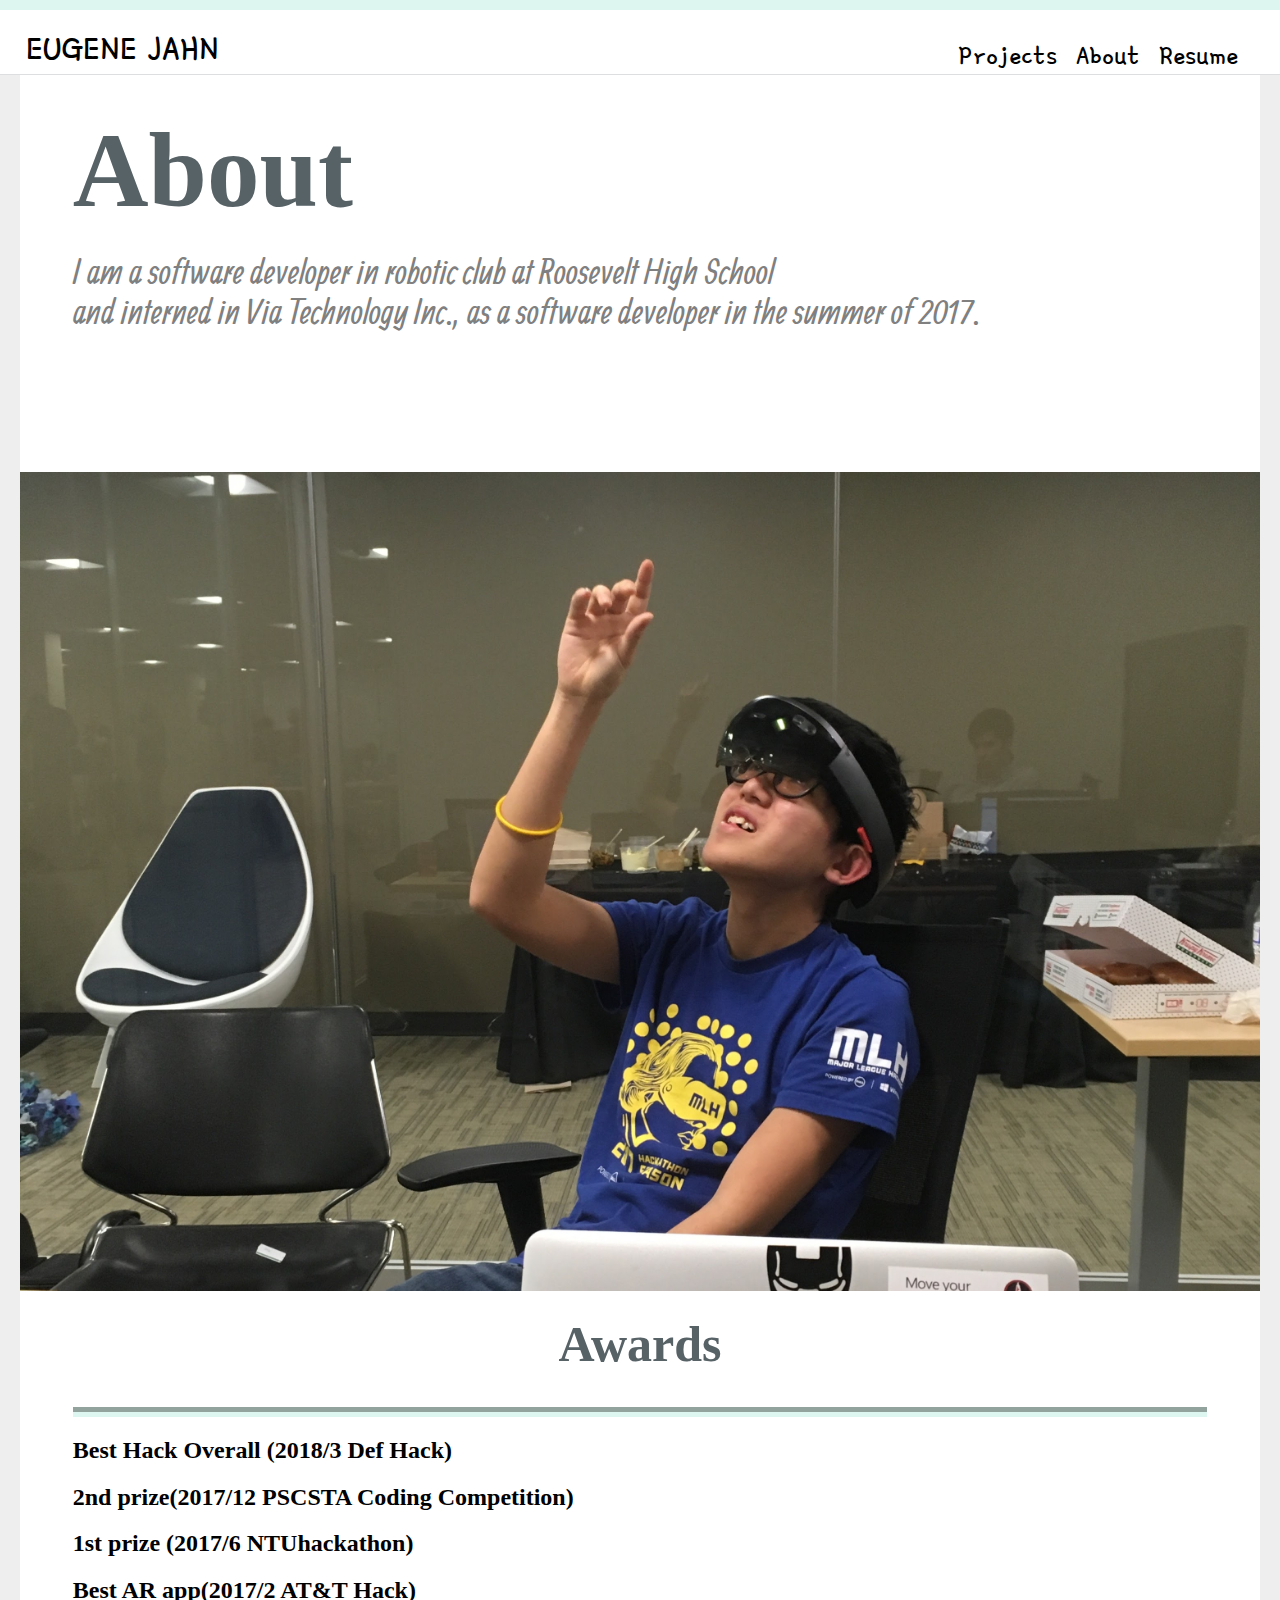
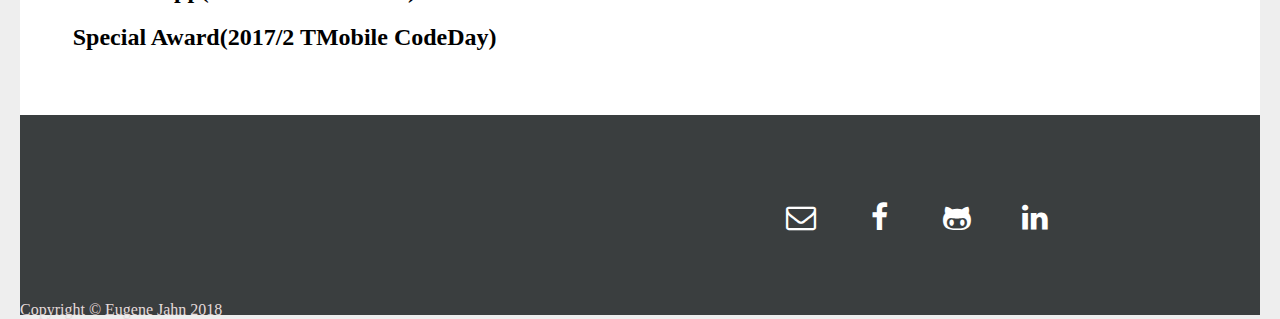
==== about.html @ 6ebce77a "award" ====
<!DOCTYPE html>
<html>
<head>
<title>Page Title</title>
<link href="https://fonts.googleapis.com/css?family=Allan|Caveat|Domine|Gamja+Flower|Source+Sans+Pro:400i" rel="stylesheet">
<link rel="stylesheet" href="https://cdnjs.cloudflare.com/ajax/libs/font-awesome/4.7.0/css/font-awesome.min.css">
<link rel="stylesheet" href="style.css">


</head>
<body>
	<div id = "wrap">
		<nav id = "top">
			<div class = "container">	
				<p>EUGENE JAHN</p>
				<ul>
					<li>
						<a href="https://eugenejahn.github.io">Projects</a>
					</li>
					<li>
						<a href="https://eugenejahn.github.io/about.html">About</a>
					</li>
					<li>
						<a href="https://www.visualcv.com/eugenejahn/pdf">Resume</a>
					</li>
				</ul>	
			</div>
		</nav>
		<section class = "about">
			<h1>About</h1>	
			<p>
				I am a software developer in robotic club at Roosevelt High School
				<br> 
				and interned in Via Technology Inc., as a software developer in the summer of 2017.
			</p>
		</section>
		<img width="100%" max-height = "10%"  src="photo.JPG">

		<section id = "award">
			<h1>Awards</h1>
			<div class = "line"></div>
			<h2>Best Hack Overall (2018/3 Def Hack)</h2>
			<h2>2nd prize(2017/12 PSCSTA Coding Competition)</h2>
			<h2>1st prize (2017/6 NTUhackathon)</h2>
			<h2>Best AR app(2017/2 AT&T Hack)</h2>
			<h2>Special Award(2017/2 TMobile CodeDay)</h2>
		</section>

		<footer>

			<div id = "copyright">
				Copyright © Eugene Jahn 2018
			</div>
			<div id = "icon">
				<a href="mailto:eugenejahnjahn@gmail.com" class="fa fa-envelope-o" ></a>
				<a href="https://www.facebook.com/eugenejahn" class="fa fa-facebook" 	></a>
				<a href="https://github.com/eugenejahn" class="fa fa-github-alt" ></a>
				<a href="https://www.linkedin.com/in/eugene-j/" class="fa fa-linkedin" ></a>
			</div>
		</footer>
	</div>

</body>
</html>
---- style.css ----
body{
	margin-top: 0px;
	background: #eee;
	margin-bottom:0px;
/*	margin-left: 10px;
	margin-right: 10px;*/
}
nav{
	position:fixed;
	width: 100%;
	left: 0;
	right: 0;
	transition: all 0.24s linear;
	z-index: 1000;
	display: inline-block;

}

#top{
	margin-top: 0px;
	width: 100%;
	height: 20%;
}

.container{
	margin:0px;
	background:#fff;
	border-top-style: solid;
	border-top-color: #ddf7f0;
	border-top-width: 10px;
	border-bottom: 1px solid rgba(185, 190, 191, 0.5);
	display: inline-block;
	width: 100%;
}

nav p {
	width:	40%;
	margin:	0px;
	margin-left: 2%;
	margin-top: 1%;
	font-size: 40px;
	display: inline-block;
	font-family: 'Gamja Flower', cursive;
}

nav ul li {
	display: inline-block;
}

li a{
	margin-left: 0%;
	margin-right: 15px;
	font-size: 30px;
	color: black; 
	text-decoration: none;
	font-family: 'Gamja Flower', cursive;

}

li a:hover {
	color: green;
}

nav ul {

	float: right;
	display: block;
	margin:0px;
	margin-top: 2%;
	margin-right: 2.12766%;
	width: 48.93617%;
	text-align: right;
	left: 80%;

}
.intro {
	padding: 120px 0 106px;
	margin-left: 4.25532%;
	margin-right: 4.25532%;
	/*border-bottom: 1px solid rgba(185, 190, 191, 0.5);
	border-bottom-width: 70%;*/
	border-bottom-style: groove;
    border-bottom-color: #ddf7f0;
    border-bottom-width: 10px;
}

.intro h2 {
	/*font-family: "nimbus-sans";*/
	color: #576267;
	font-size: 72px;
	line-height: 1em;
	margin: 0 0 0.22em;
	letter-spacing: -0.03em;
}

.intro p{
	font-weight: 400;
    font-size: 35px;
    font-family: 'Allan', cursive;
    color: grey;
    margin-top: 0px;
}
.about {
	padding: 40px 0 106px;
	margin-left: 4.25532%;
	margin-right: 4.25532%;
	/*border-bottom: 1px solid rgba(185, 190, 191, 0.5);
	border-bottom-width: 70%;*/
}

.about h1{
	font-size: 105px;
	color: #576267;
	margin-bottom: 20px;
	/*font-family: "nimbus-sans";*/
}

.about p{
	font-weight: 400;
    font-size: 35px;
    font-family: 'Allan', cursive;
    color: grey;
    margin-top: 0px;
}


#wrap{
	max-width: 77.5em;
	margin: 0 auto;
	background: #fff;
}

#project{
	height: 1400px;
}

#project h1{
	font-size: 30px;
	display: block;
	text-align: center;
	color: #576267;
}

.column{
	height: 20%;
	width: 100%;
	margin-right: 4.25532%;
}
.content{
	height: 100%;
	width: 45%;
	display: inline-block;
	top:0px;
	vertical-align: top;
	margin-left: 4.25532%;

}
.title{
	text-align: left !important;
	 margin-top: 0px;
}
.video{
	width: 40%;
	height: 100%;
	display: inline-block;
	margin-left: 4.25532%;
}


footer{
	height: 200px;
	background-color: #3a3e3f;
}

#copyright{
	color: #e4dada;
	display: inline-block;
	width: 20%;
	padding-top: 15%;
}

#icon{
	float: right;
	padding-top: 5%;
	width: 40%;
	display: inline-block;
}

#award{
	height: 400px;
}

#award h1{
	margin-top: 20px;
	text-align: center;
	font-size: 50px;
	color: #576267;
}

#award h2{
	margin-left: 4.25532%;
/*	margin-top: 20px;
	text-align: center;
	font-size: 50px;
	color: #576267;*/
}

.line{
	margin-left: 4.25532%;
	margin-right: 4.25532%;
	/*border-bottom: 1px solid rgba(185, 190, 191, 0.5);
	border-bottom-width: 70%;*/
	border-bottom-style: groove;
    border-bottom-color: #ddf7f0;
    border-bottom-width: 10px;
}

/*#icon a{
	display: block;
}*/

/*icon*/

.fa {
  padding: 20px;
  font-size: 30px;
  width: 30px;
  text-align: center;
  text-decoration: none;
  margin: 5px 2px;
  border-radius: 50%;
}

.fa:hover {
    opacity: 0.7;
}

.fa-facebook {
/*  background: #3B5998;
*/  color: white;
}

.fa-google {
/*  background: #dd4b39;
*/  color: white;
}

.fa-linkedin {
/*  background: #007bb5;
*/  color: white;
}
.fa-github-alt{
	color: white;
}
.fa-envelope-o{
	color: white;
}

/* other code from aaron*/

#contest{
/*	position: relative;
*/	height: 1100px;
	/*padding: 100px 0 100px;*/
	/*margin-left: 4.25532%;*/

	border-bottom: 1px solid rgba(185, 190, 191, 0.5);

}
a{
	display: block;
}
#defHack{
	height: 100%;
	width: 65%;
	background-color: #000;
	background-image: url('http://defhacks.io/img/defhacks-logos/defhacks-wordmark-logo-white-green.png');	
	background-size: 90% 90%;
	background-repeat: no-repeat;
	background-position: center;
/*	margin-right: 9%;
*/	display: inline-block;
}

#olami{
	display: inline-block;
	height: 100%;
	width: 33%;
	background-color: #8673c9;
	background-image: url('https://avatars0.githubusercontent.com/u/27720326?s=400&v=4.png');	
	background-size: 90% 90%;
	background-repeat: no-repeat;
	background-position: center;
	margin: 0px;
	
}

#hackNTU{
	display: inline-block;
	height: 100%;
	width: 65%;
	background-color: rgb(159, 255, 101);;
	background-image: url('https://hackntu.github.io/HackingMap/static/img/hackntu-logo.90bac1a.png');	
	background-size: 90% 90%;
	background-repeat: no-repeat;
	background-position: center;
	margin: 0px;
	float: right;
}


#hololen{
	display: inline-block;
	height: 100%;
	width: 33%;
	background-color: #8673c9;
	background-image: url('https://3c1703fe8d.site.internapcdn.net/newman/gfx/news/hires/2015/microsoftint.jpg');	
	background-size: 100% 100%;
	margin: 0px;
	float: right;
}
#codeday{
	height: 100%;
	width: 65%;
	background-color: #000;
	background-image: url('http://www.lifeblue.com/media/blog/codeday_logo.png');	
	background-size: 90% 90%;
	background-repeat: no-repeat;
	background-position: center;
/*	margin-right: 9%;
*/	display: inline-block;
}

#first{
	display: inline-block;
	height: 100%;
	width: 33%;
	background-color: #8673c9;
	background-image: url('http://team4element.com/wp-content/uploads/2013/06/frc-logo@2x.png');	
	background-size: 100% 100%;
	margin: 0px;
	float: right;
}

/*.column{
	height: 30%;
	width: 100%;
}*/

.gap{
	width:100%;
	height: 2.5%;
}
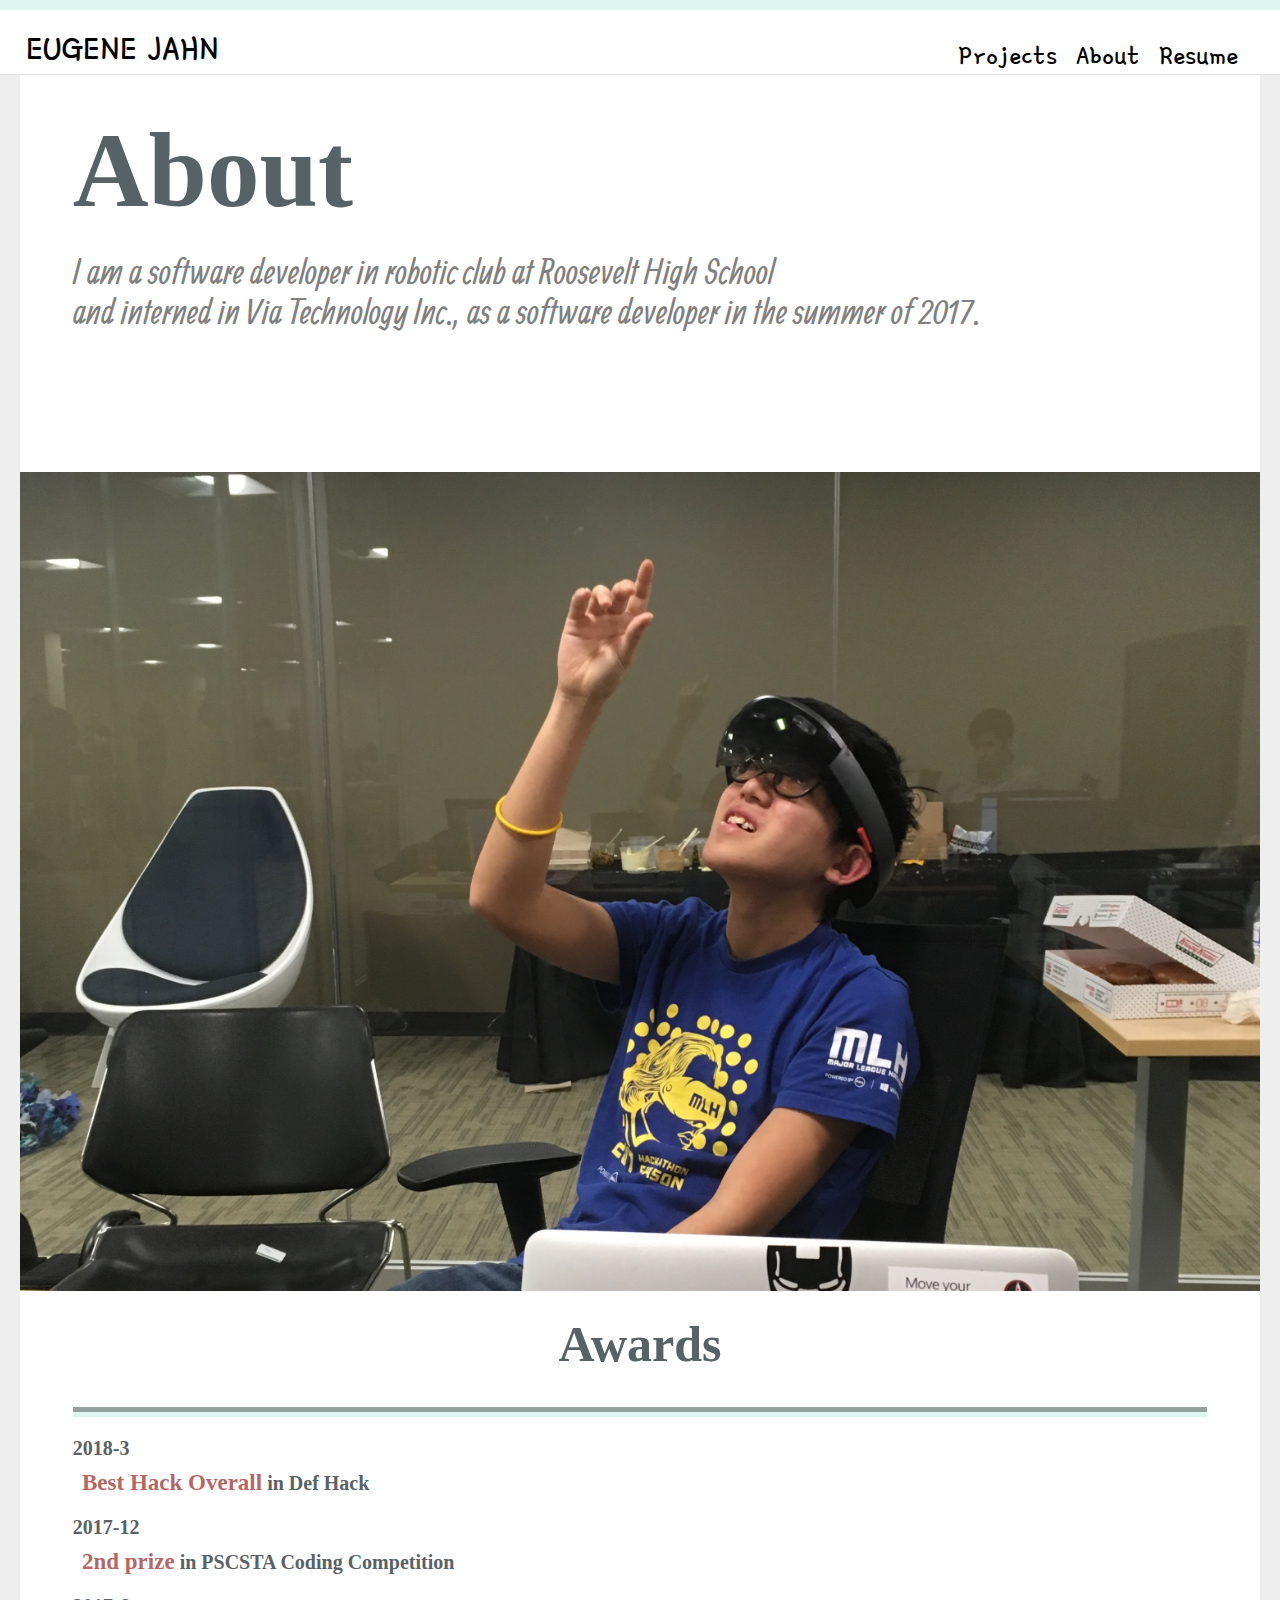
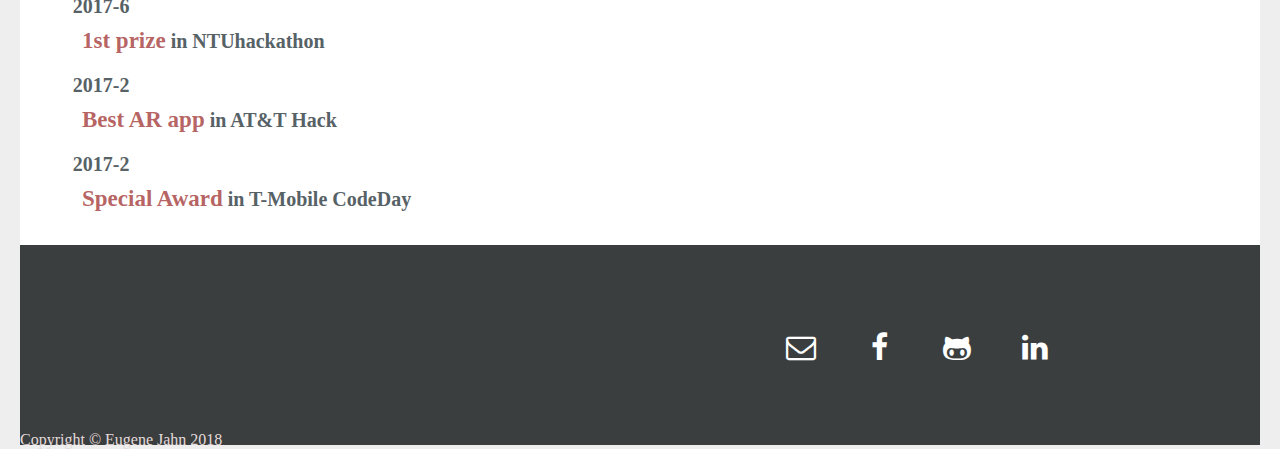
==== commit a5b0f96b: "one more new project" ====
--- a/about.html
+++ b/about.html
@@ -1,7 +1,7 @@
 <!DOCTYPE html>
 <html>
 <head>
-<title>Page Title</title>
+<title>About</title>
 <link href="https://fonts.googleapis.com/css?family=Allan|Caveat|Domine|Gamja+Flower|Source+Sans+Pro:400i" rel="stylesheet">
 <link rel="stylesheet" href="https://cdnjs.cloudflare.com/ajax/libs/font-awesome/4.7.0/css/font-awesome.min.css">
 <link rel="stylesheet" href="style.css">
@@ -39,11 +39,16 @@
 		<section id = "award">
 			<h1>Awards</h1>
 			<div class = "line"></div>
-			<h2>Best Hack Overall (2018/3 Def Hack)</h2>
-			<h2>2nd prize(2017/12 PSCSTA Coding Competition)</h2>
-			<h2>1st prize (2017/6 NTUhackathon)</h2>
-			<h2>Best AR app(2017/2 AT&T Hack)</h2>
-			<h2>Special Award(2017/2 TMobile CodeDay)</h2>
+			<p>2018-3</p>
+			<h2><span>Best Hack Overall</span> in Def Hack  </h2>
+			<p>2017-12</p>
+			<h2><span>2nd prize</span> in PSCSTA Coding Competition</h2>
+			<p>2017-6</p>
+			<h2><span>1st prize</span> in NTUhackathon</h2>
+			<p>2017-2</p>
+			<h2><span>Best AR app</span> in AT&T Hack</h2>
+			<p>2017-2</p>
+			<h2><span>Special Award</span> in T-Mobile CodeDay</h2>
 		</section>
 
 		<footer>
--- a/style.css
+++ b/style.css
@@ -131,7 +131,7 @@
 }
 
 #project{
-	height: 1400px;
+	height: 1800px;
 }
 
 #project h1{
@@ -142,7 +142,7 @@
 }
 
 .column{
-	height: 20%;
+	height: 17%;
 	width: 100%;
 	margin-right: 4.25532%;
 }
@@ -187,7 +187,7 @@
 }
 
 #award{
-	height: 400px;
+	height: 530px;
 }
 
 #award h1{
@@ -198,13 +198,26 @@
 }
 
 #award h2{
-	margin-left: 4.25532%;
+	margin-left: 5%;
+	margin-top: 0px;
+	font-size: 20px;
+	color: #576267;
 /*	margin-top: 20px;
 	text-align: center;
 	font-size: 50px;
 	color: #576267;*/
 }
-
+#award p{
+	margin-left: 4.25532%;
+    font-size: 20px;
+    margin-bottom: 10px;
+    font-weight: bold;
+    color: #576267;
+}
+span{
+	color:#ad4e4ee0;
+	font-size: 23px;
+}
 .line{
 	margin-left: 4.25532%;
 	margin-right: 4.25532%;
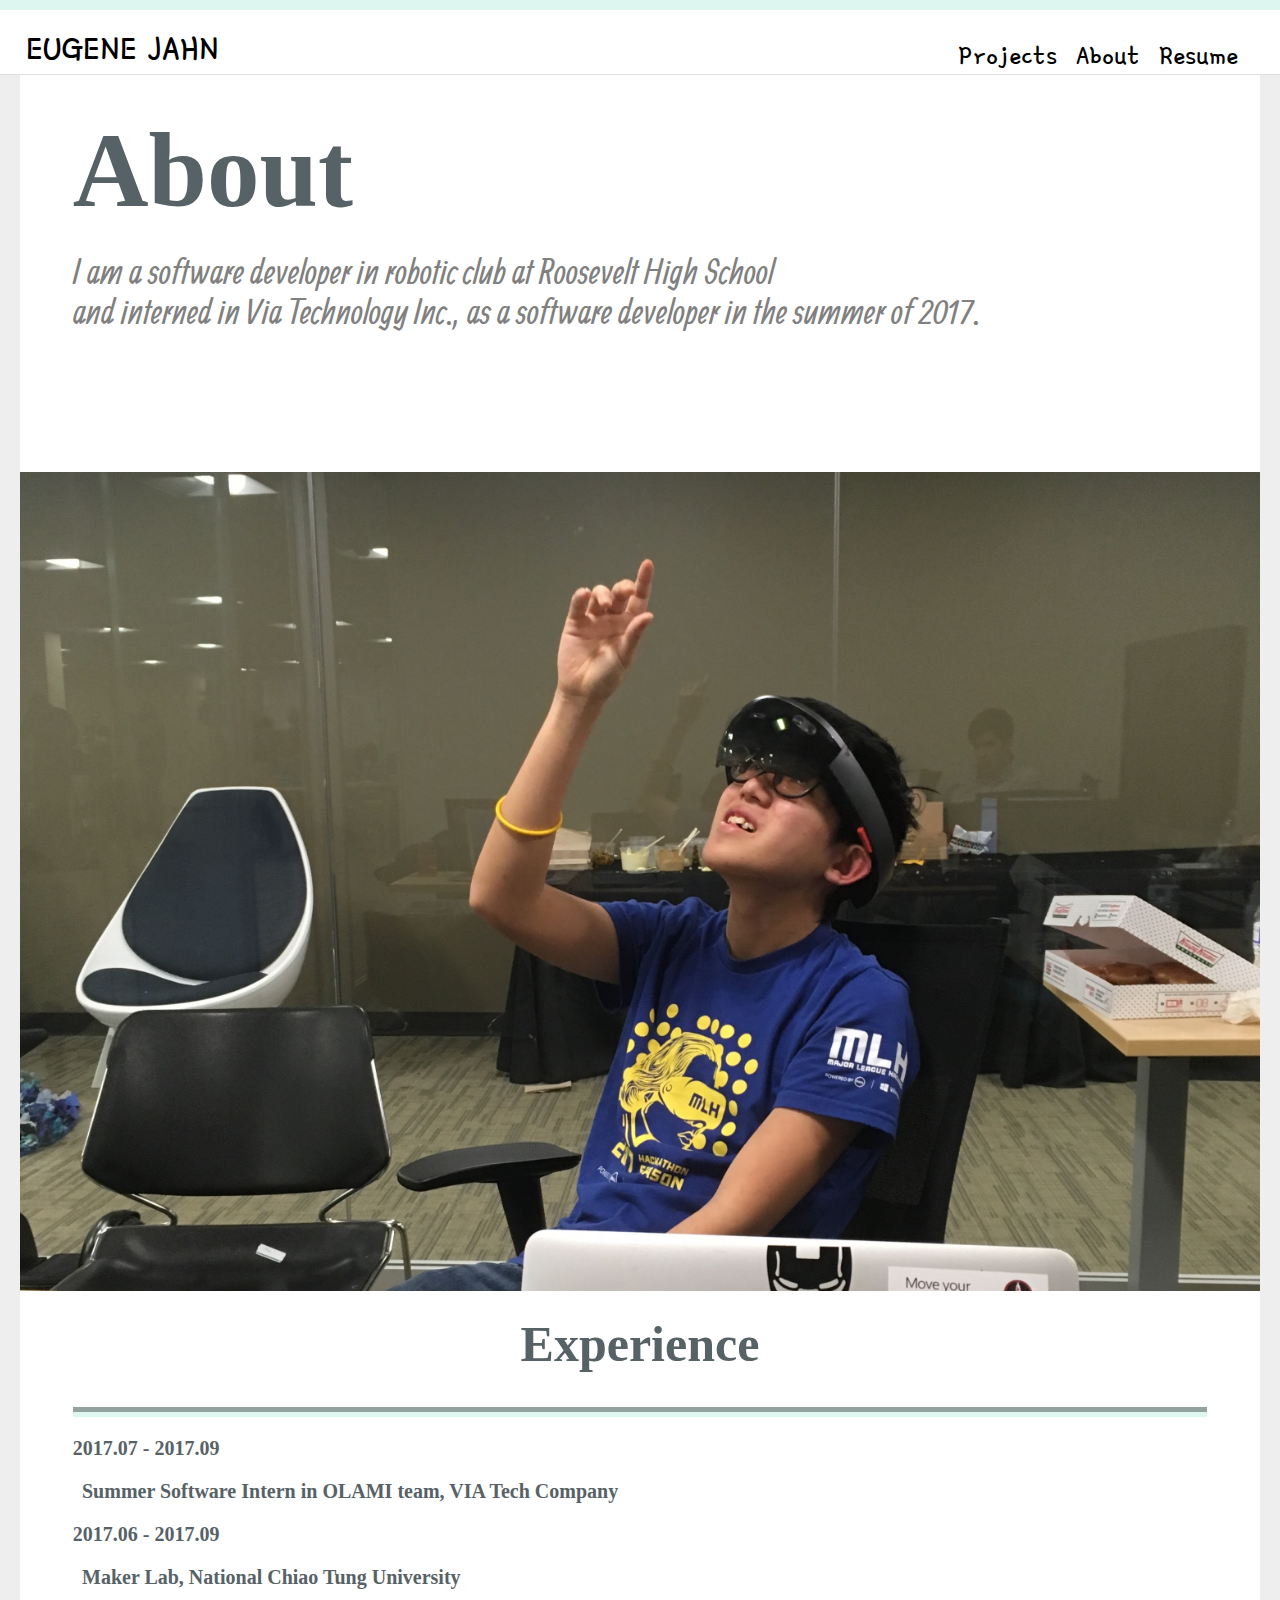
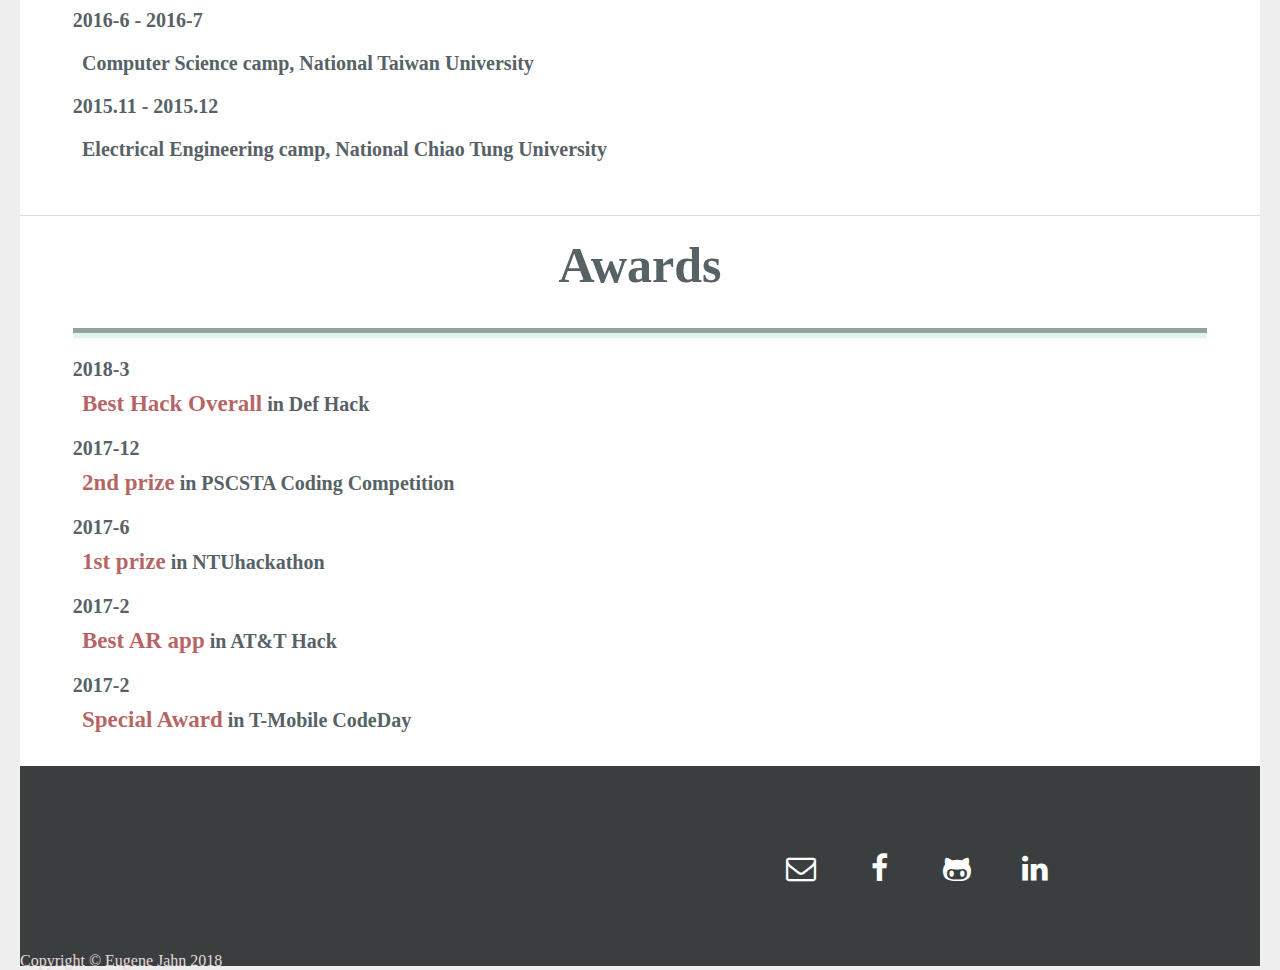
==== commit f4431b9d: "add experience" ====
--- a/about.html
+++ b/about.html
@@ -36,6 +36,19 @@
 		</section>
 		<img width="100%" max-height = "10%"  src="photo.JPG">
 
+		<section id = "experience">
+			<h1>Experience</h1>
+			<div class = "line"></div>
+			<p>2017.07 - 2017.09</p>
+			<h2> Summer Software Intern in <a href="https://tw.olami.ai/open/website/home/home_show">OLAMI team, VIA Tech Company</a></h2>
+			<p>2017.06 - 2017.09</p>
+			<h2>Maker Lab, National Chiao Tung University</h2>
+			<p>2016-6 - 2016-7</p>
+			<h2>Computer Science camp, National Taiwan University</h2>
+			<p>2015.11 - 2015.12</p>
+			<h2>Electrical Engineering camp, National Chiao Tung University</h2>
+		</section>
+
 		<section id = "award">
 			<h1>Awards</h1>
 			<div class = "line"></div>
@@ -50,6 +63,7 @@
 			<p>2017-2</p>
 			<h2><span>Special Award</span> in T-Mobile CodeDay</h2>
 		</section>
+
 
 		<footer>
 
--- a/style.css
+++ b/style.css
@@ -130,6 +130,7 @@
 	background: #fff;
 }
 
+
 #project{
 	height: 1800px;
 }
@@ -184,6 +185,46 @@
 	padding-top: 5%;
 	width: 40%;
 	display: inline-block;
+}
+
+#experience{
+	height: 500px;
+	border-bottom: 1px solid rgba(185, 190, 191, 0.5);
+}
+
+#experience h1{
+	margin-top: 20px;
+	text-align: center;
+	font-size: 50px;
+	color: #576267;
+}
+#experience a{
+	display: inline-block;
+	text-decoration: none;
+	color: #576267;
+}
+#experience a:hover {
+    background-color: #ddf7f0;
+
+}
+
+#experience h2{
+	margin-left: 5%;
+	margin-top: 0px;
+	font-size: 20px;
+	color: #576267;
+/*	margin-top: 20px;
+	text-align: center;
+	font-size: 50px;
+	color: #576267;*/
+}
+#experience p{
+	margin-left: 4.25532%;
+    font-size: 20px;
+    margin-bottom: 10px;
+    font-weight: bold;
+    color: #576267;
+    padding-bottom: 10px;
 }
 
 #award{
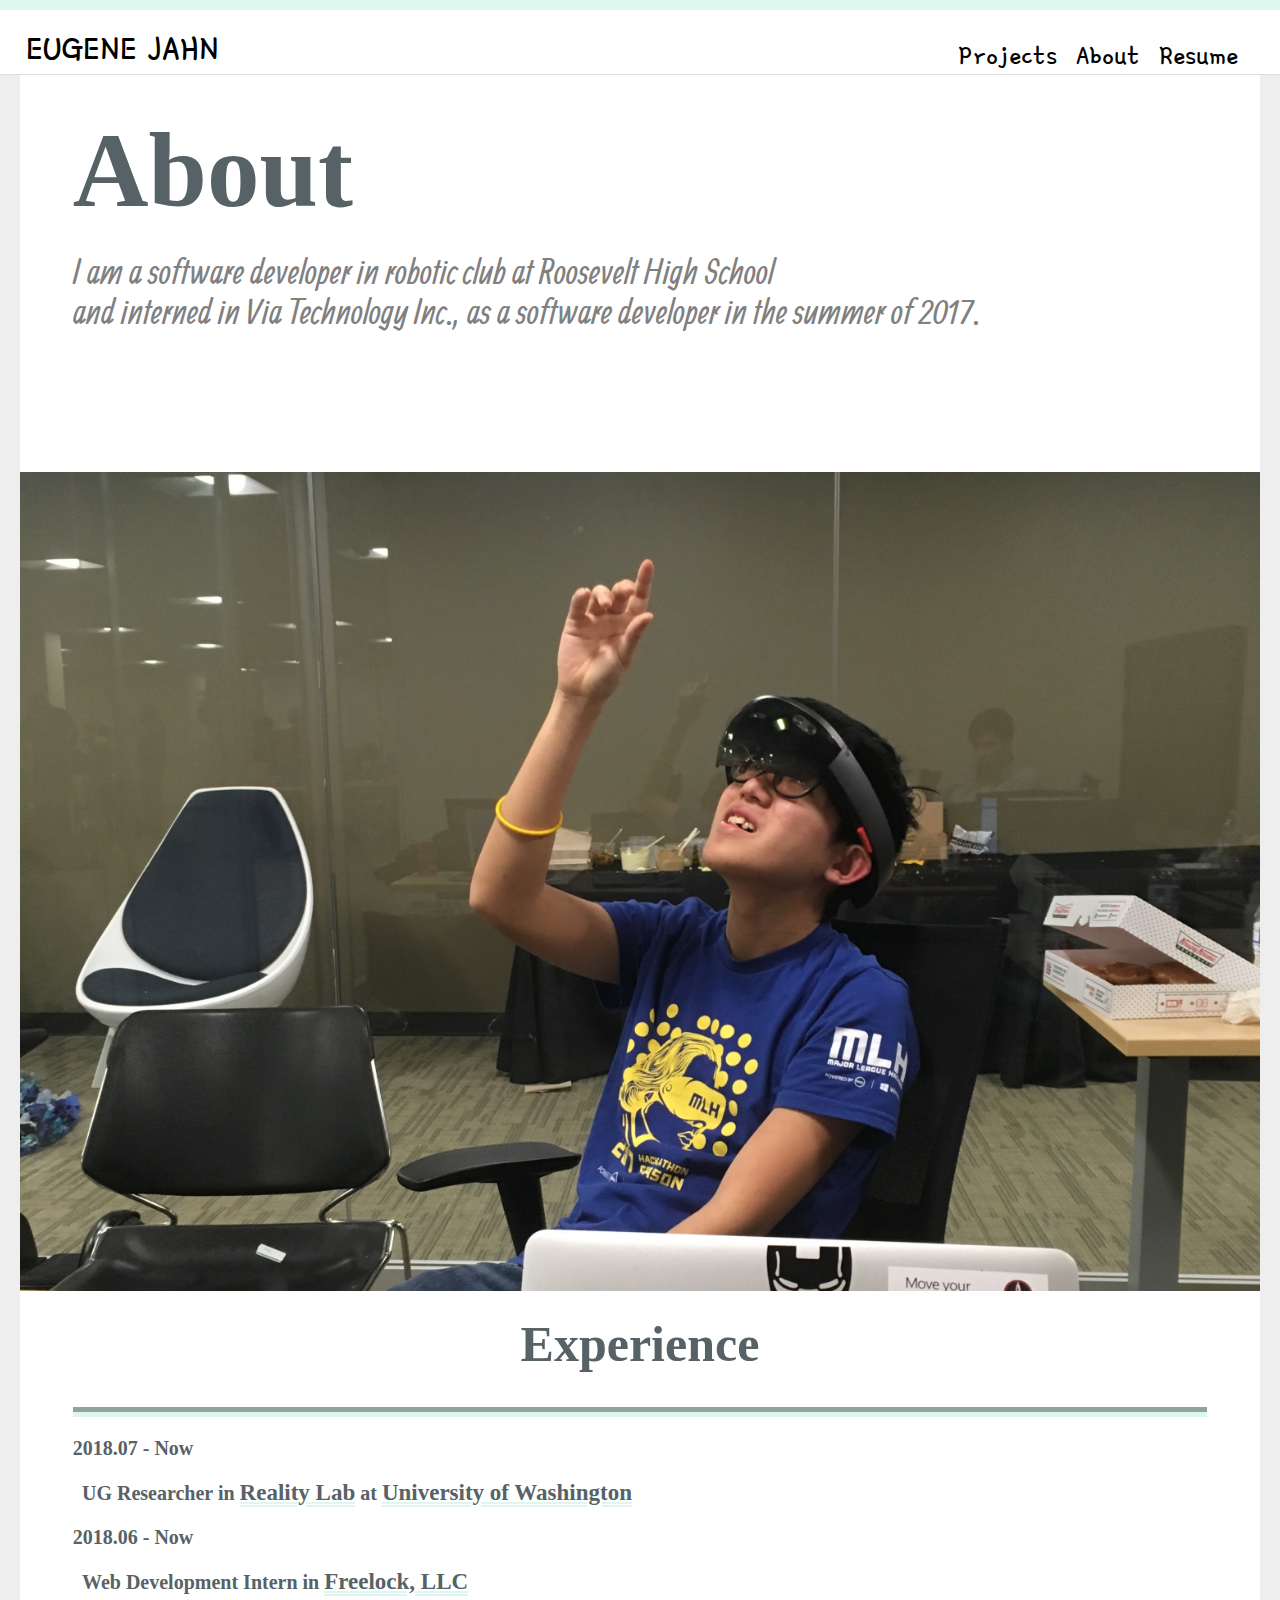
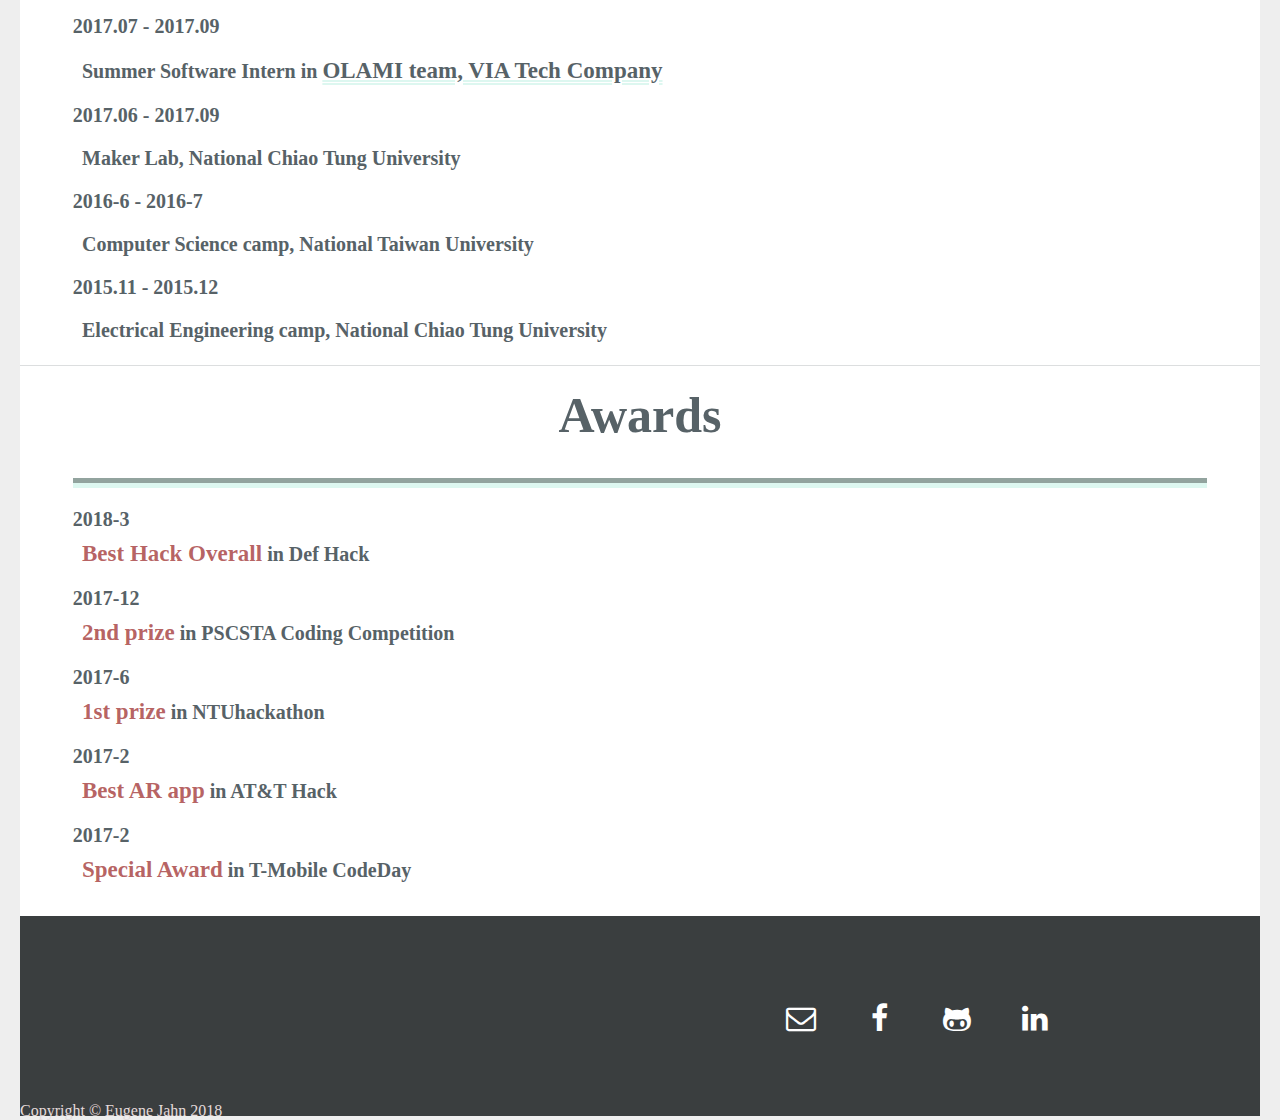
==== commit 10cd9b37: "hih" ====
--- a/about.html
+++ b/about.html
@@ -34,11 +34,18 @@
 				and interned in Via Technology Inc., as a software developer in the summer of 2017.
 			</p>
 		</section>
+
+
 		<img width="100%" max-height = "10%"  src="photo.JPG">
+		
 
 		<section id = "experience">
 			<h1>Experience</h1>
 			<div class = "line"></div>
+			<p>2018.07 - Now</p>
+			<h2>UG Researcher in  <a href="https://realitylab.uw.edu/">Reality Lab</a> at <a href="https://www.washington.edu/">University of Washington</a> </h2>
+			<p>2018.06 - Now</p>
+			<h2>Web Development Intern in <a href="https://www.freelock.com/">Freelock, LLC</a> </h2>
 			<p>2017.07 - 2017.09</p>
 			<h2> Summer Software Intern in <a href="https://tw.olami.ai/open/website/home/home_show">OLAMI team, VIA Tech Company</a></h2>
 			<p>2017.06 - 2017.09</p>
--- a/style.css
+++ b/style.css
@@ -166,6 +166,10 @@
 	display: inline-block;
 	margin-left: 4.25532%;
 }
+.mySlides{
+	width: 100%;
+	height: 100%;
+}
 
 
 footer{
@@ -188,7 +192,7 @@
 }
 
 #experience{
-	height: 500px;
+	height: 650px;
 	border-bottom: 1px solid rgba(185, 190, 191, 0.5);
 }
 
@@ -197,12 +201,20 @@
 	text-align: center;
 	font-size: 50px;
 	color: #576267;
+
 }
 #experience a{
 	display: inline-block;
 	text-decoration: none;
 	color: #576267;
-}
+	text-decoration: underline;
+    text-decoration-color: #ddf7f0;
+    text-decoration-style: double;
+    font-size: 23px;
+
+}
+
+
 #experience a:hover {
     background-color: #ddf7f0;
 
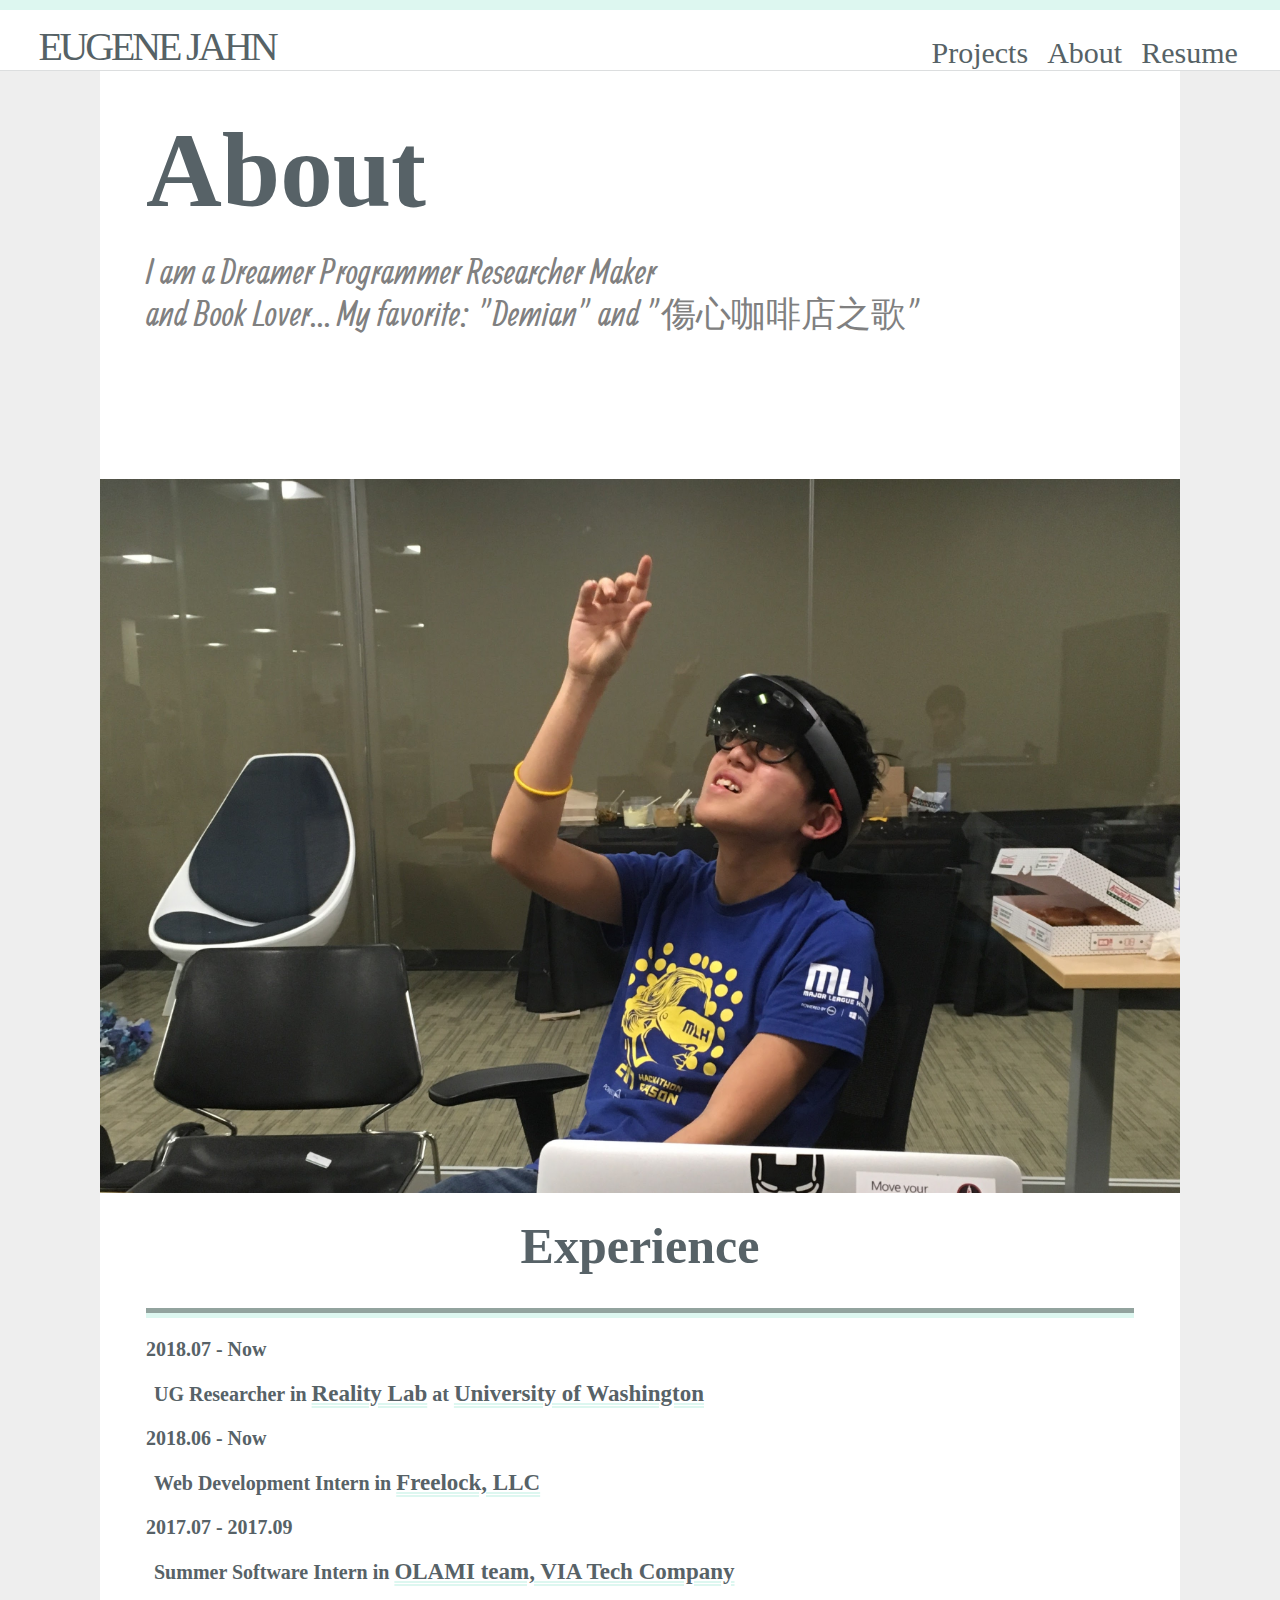
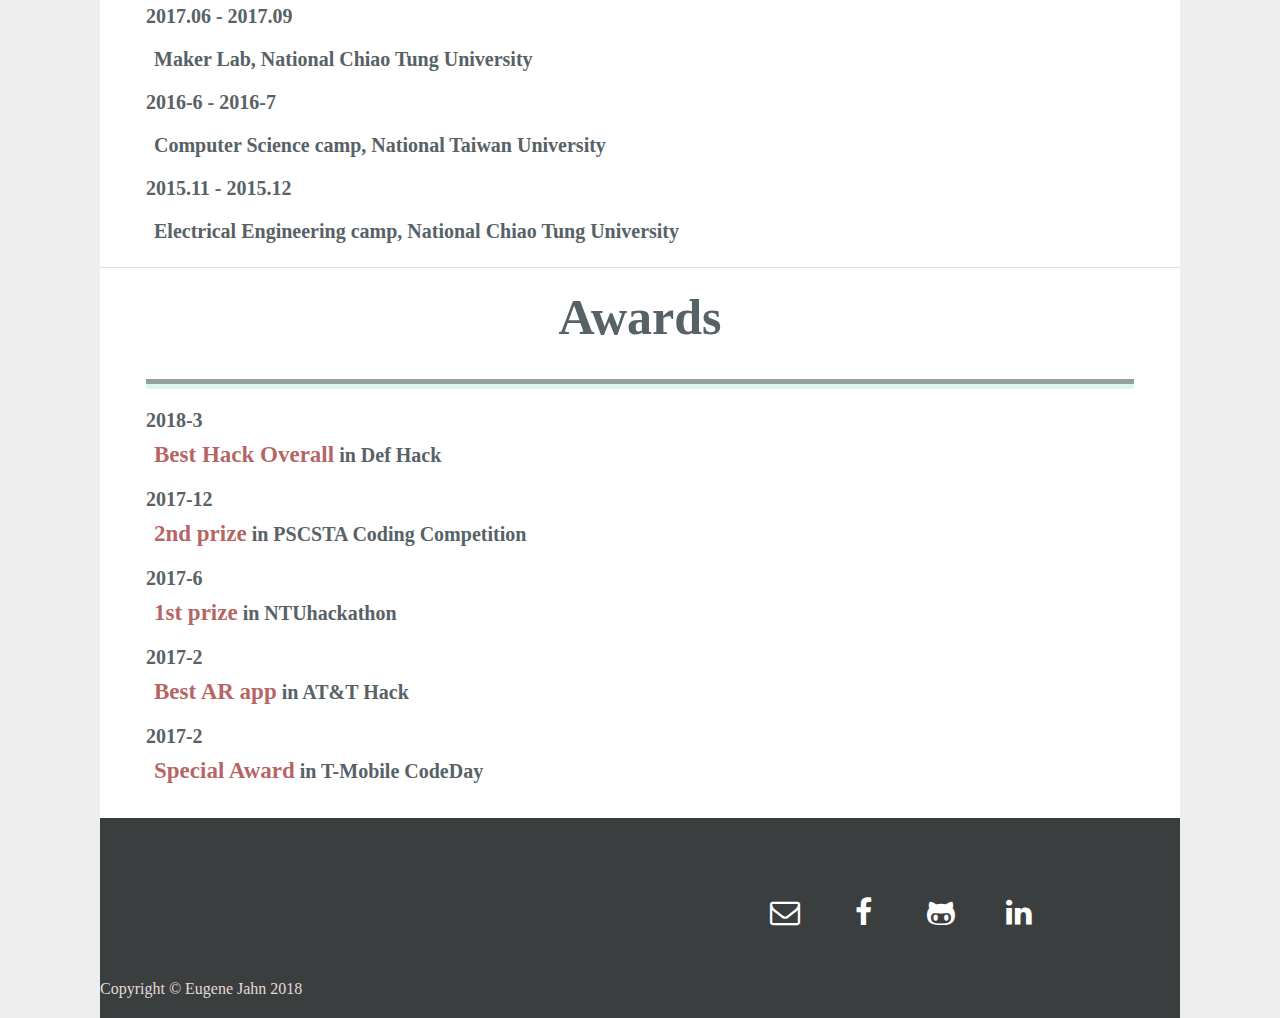
==== commit 2e20cc0a: "hih" ====
--- a/about.html
+++ b/about.html
@@ -29,14 +29,15 @@
 		<section class = "about">
 			<h1>About</h1>	
 			<p>
-				I am a software developer in robotic club at Roosevelt High School
+				I am a Dreamer Programmer Researcher Maker 
 				<br> 
-				and interned in Via Technology Inc., as a software developer in the summer of 2017.
+				   and Book Lover...  My favorite: "Demian" and "傷心咖啡店之歌"  
 			</p>
+			
 		</section>
+		<img   id = "jahn" src="jahn.jpg">
 
-
-		<img width="100%" max-height = "10%"  src="photo.JPG">
+		<img width="100%"   src="photo.JPG">
 		
 
 		<section id = "experience">
@@ -86,5 +87,17 @@
 		</footer>
 	</div>
 
+<script>
+var prevScrollpos = window.pageYOffset;
+window.onscroll = function() {
+var currentScrollPos = window.pageYOffset;
+  if (prevScrollpos > currentScrollPos) {
+    document.getElementById("top").style.top = "0";
+  } else {
+    document.getElementById("top").style.top = "-100px";
+  }
+  prevScrollpos = currentScrollPos;
+}
+</script>
 </body>
 </html>--- a/style.css
+++ b/style.css
@@ -36,11 +36,13 @@
 nav p {
 	width:	40%;
 	margin:	0px;
-	margin-left: 2%;
+	margin-left: 3%;
 	margin-top: 1%;
 	font-size: 40px;
 	display: inline-block;
-	font-family: 'Gamja Flower', cursive;
+	letter-spacing: -.2rem;
+	color: #566266;
+	    font-family: none;
 }
 
 nav ul li {
@@ -53,7 +55,8 @@
 	font-size: 30px;
 	color: black; 
 	text-decoration: none;
-	font-family: 'Gamja Flower', cursive;
+	color: #566266;
+	font-family: none;
 
 }
 
@@ -125,7 +128,7 @@
 
 
 #wrap{
-	max-width: 77.5em;
+	max-width: 67.5em;
 	margin: 0 auto;
 	background: #fff;
 }
@@ -418,4 +421,10 @@
 	height: 2.5%;
 }
 
-
+#jahn{
+	position: absolute;
+    top: 5%;
+    right: 10%;
+    height: 305px;
+}
+
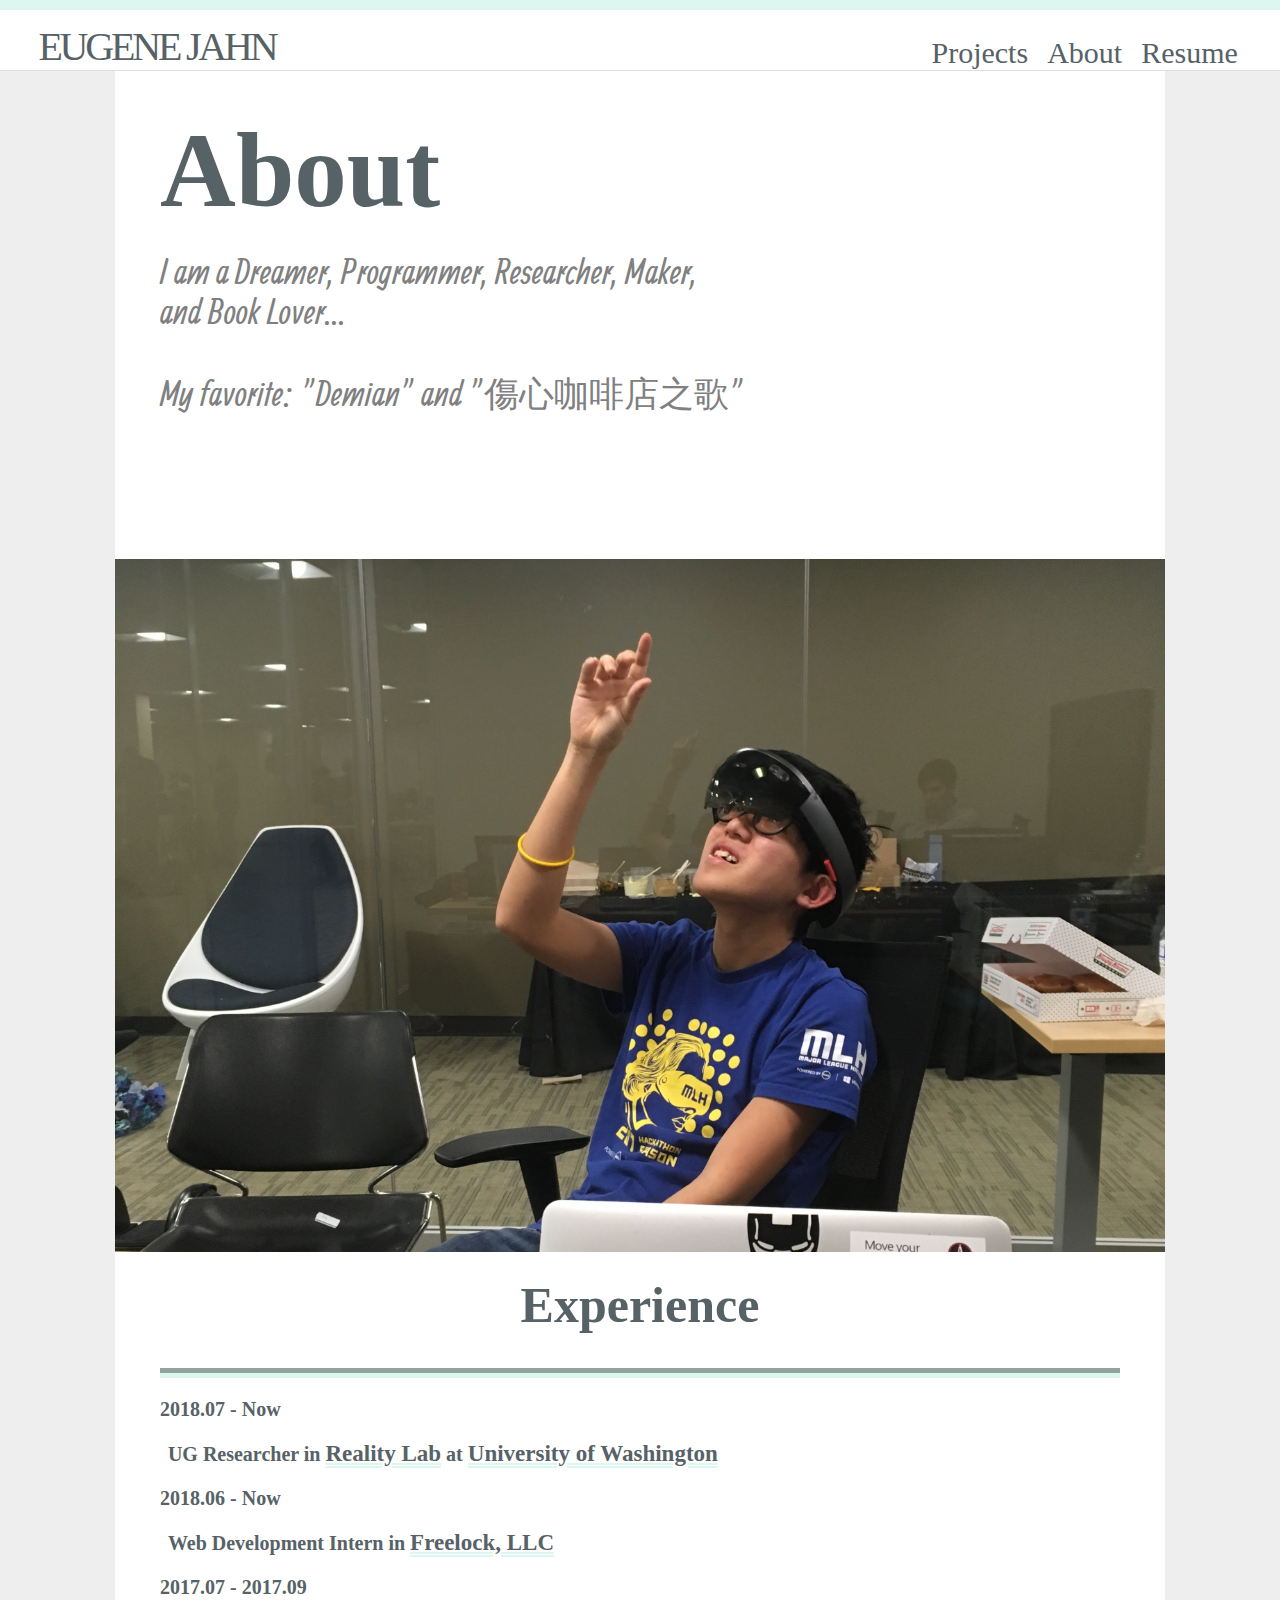
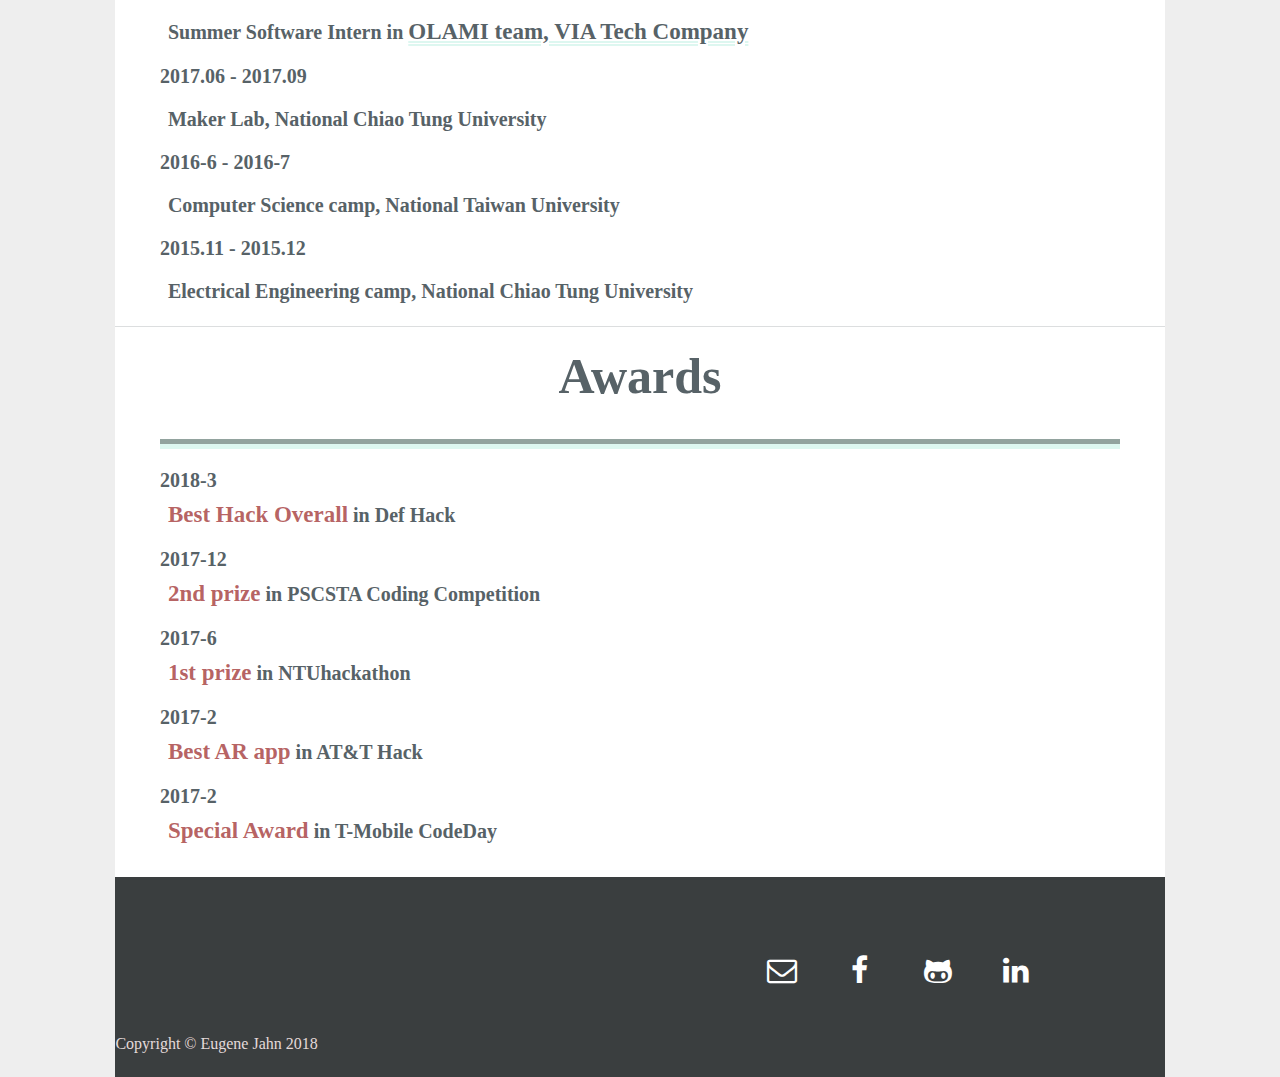
==== commit 14348d78: "mobile friendly test" ====
--- a/about.html
+++ b/about.html
@@ -5,6 +5,8 @@
 <link href="https://fonts.googleapis.com/css?family=Allan|Caveat|Domine|Gamja+Flower|Source+Sans+Pro:400i" rel="stylesheet">
 <link rel="stylesheet" href="https://cdnjs.cloudflare.com/ajax/libs/font-awesome/4.7.0/css/font-awesome.min.css">
 <link rel="stylesheet" href="style.css">
+<meta name="viewport" content="width=device-width, initial-scale=1.0">
+
 
 
 </head>
@@ -21,7 +23,7 @@
 						<a href="https://eugenejahn.github.io/about.html">About</a>
 					</li>
 					<li>
-						<a href="https://www.visualcv.com/eugenejahn/pdf">Resume</a>
+						<a href="https://drive.google.com/file/d/1bnOYj0eK3dUre896LiYurqIUmyj8r1WT/view?usp=sharing">Resume</a>
 					</li>
 				</ul>	
 			</div>
@@ -29,9 +31,12 @@
 		<section class = "about">
 			<h1>About</h1>	
 			<p>
-				I am a Dreamer Programmer Researcher Maker 
+				I am a Dreamer, Programmer, Researcher, Maker, 
 				<br> 
-				   and Book Lover...  My favorite: "Demian" and "傷心咖啡店之歌"  
+				   and Book Lover...  
+				   <br> 
+				   <br> 
+				   My favorite: "Demian" and "傷心咖啡店之歌"  
 			</p>
 			
 		</section>
@@ -86,7 +91,6 @@
 			</div>
 		</footer>
 	</div>
-
 <script>
 var prevScrollpos = window.pageYOffset;
 window.onscroll = function() {
--- a/style.css
+++ b/style.css
@@ -128,14 +128,14 @@
 
 
 #wrap{
-	max-width: 67.5em;
+	width: 83%;
 	margin: 0 auto;
 	background: #fff;
 }
 
 
 #project{
-	height: 1800px;
+	overflow: auto
 }
 
 #project h1{
@@ -428,3 +428,53 @@
     height: 305px;
 }
 
+.section{
+    display: inline-block;
+      padding-left: 1%;
+    padding-top: 5px;
+    width: 49%;
+    overflow: auto;
+}
+.section img{
+	width: 100%;
+}
+
+.project-describe{
+    margin: 0px;
+    margin-bottom: 9px;
+	font-size: 20px;
+	text-align: center;
+	text-decoration: underline;
+
+}
+/*.section:hover {
+    background: #e7f8f2;
+}
+
+.hide-element{
+	position: absolute;
+	width: 100%;
+}*/
+.mobile{
+	display: none;
+}
+
+@media screen and (max-width: 600px) {
+	.section{
+	  display: inline-block;
+	  padding-left: 2%;
+	  padding-top: 5px;
+	  width: 96%;
+	}
+	#jahn{
+		display: none;
+	}
+	.mobile{
+		display: block;
+	}
+	.hide{
+		display: none;
+	}
+
+
+}
